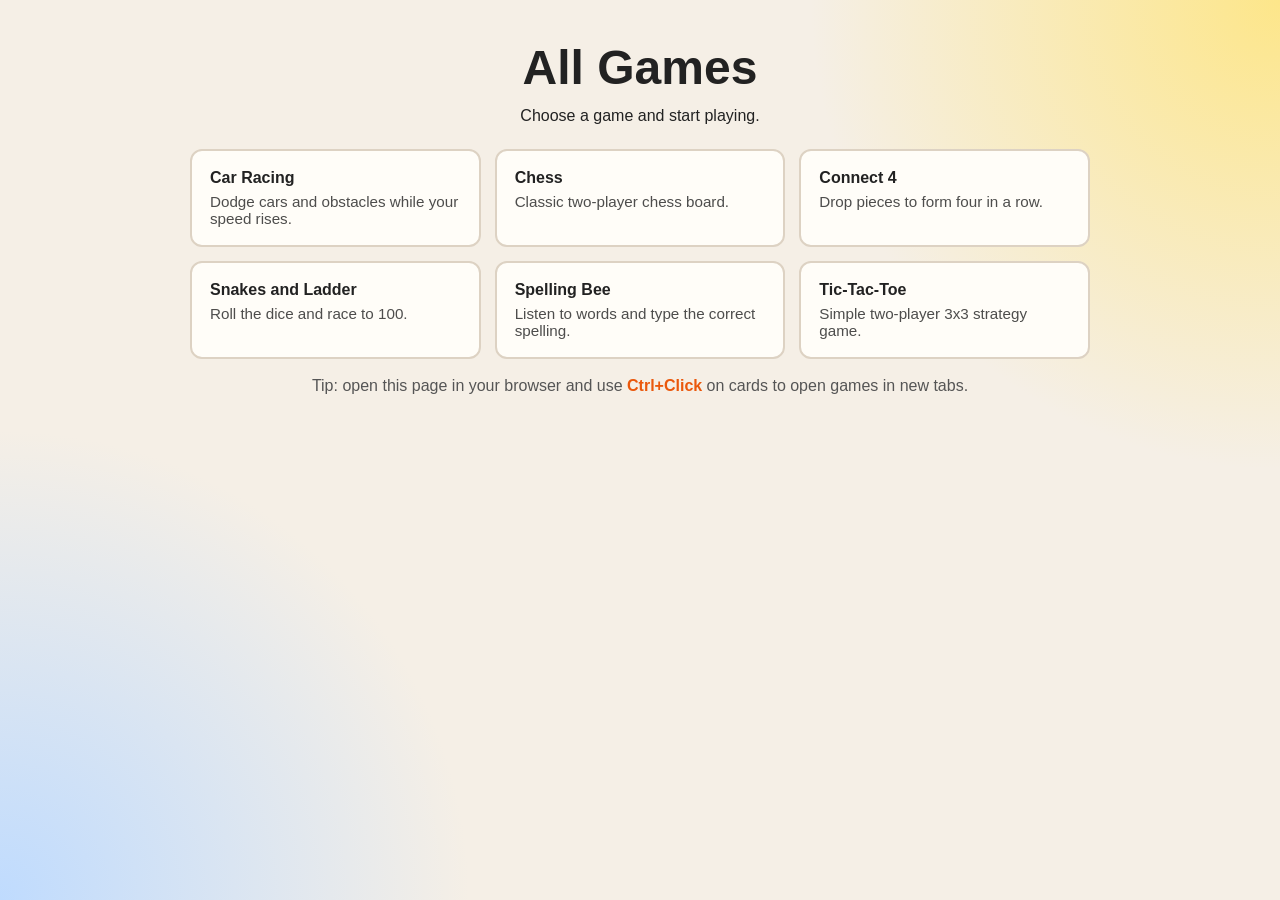
==== index.html @ 9f71d441 "changing the UI of the games and adding a home page for the games. And also adding a tutorial page f" ====
<!DOCTYPE html>
<html lang="en">

<head>
  <meta charset="UTF-8" />
  <meta name="viewport" content="width=device-width, initial-scale=1.0" />
  <title>All Games</title>
  <style>
    :root {
      --bg: #f5efe6;
      --card: #fffdf8;
      --text: #222;
      --accent: #0f766e;
      --accent-2: #ea580c;
      --border: #ddd2c3;
    }

    * {
      box-sizing: border-box;
      margin: 0;
      padding: 0;
      font-family: "Trebuchet MS", "Segoe UI", sans-serif;
    }

    body {
      min-height: 100vh;
      background:
        radial-gradient(circle at top right, #fde68a, transparent 30%),
        radial-gradient(circle at bottom left, #bfdbfe, transparent 30%),
        var(--bg);
      color: var(--text);
      padding: 40px 20px;
    }

    .wrap {
      max-width: 900px;
      margin: 0 auto;
    }

    h1 {
      text-align: center;
      margin-bottom: 12px;
      font-size: clamp(2rem, 5vw, 3rem);
    }

    p {
      text-align: center;
      margin-bottom: 24px;
    }

    .grid {
      display: grid;
      grid-template-columns: repeat(auto-fit, minmax(220px, 1fr));
      gap: 14px;
    }

    a {
      display: block;
      text-decoration: none;
      color: var(--text);
      background: var(--card);
      border: 2px solid var(--border);
      border-radius: 12px;
      padding: 18px;
      transition: transform 0.18s ease, border-color 0.18s ease;
    }

    a:hover {
      transform: translateY(-2px);
      border-color: var(--accent);
    }

    .name {
      font-weight: 700;
      margin-bottom: 6px;
    }

    .desc {
      font-size: 0.95rem;
      opacity: 0.8;
    }

    .tip {
      margin-top: 18px;
      text-align: center;
      color: #555;
    }

    .tip b {
      color: var(--accent-2);
    }
  </style>
</head>

<body>
  <main class="wrap">
    <h1>All Games</h1>
    <p>Choose a game and start playing.</p>

    <section class="grid">
      <a href="CarGame/index.html">
        <div class="name">Car Racing</div>
        <div class="desc">Dodge cars and obstacles while your speed rises.</div>
      </a>

      <a href="CHESS/index.html">
        <div class="name">Chess</div>
        <div class="desc">Classic two-player chess board.</div>
      </a>

      <a href="Connect4/index.html">
        <div class="name">Connect 4</div>
        <div class="desc">Drop pieces to form four in a row.</div>
      </a>

      <a href="SnakesAndLadder/index.html">
        <div class="name">Snakes and Ladder</div>
        <div class="desc">Roll the dice and race to 100.</div>
      </a>

      <a href="SpellingBee/index.html">
        <div class="name">Spelling Bee</div>
        <div class="desc">Listen to words and type the correct spelling.</div>
      </a>

      <a href="TICTACTOE/index.html">
        <div class="name">Tic-Tac-Toe</div>
        <div class="desc">Simple two-player 3x3 strategy game.</div>
      </a>
    </section>

    <p class="tip">Tip: open this page in your browser and use <b>Ctrl+Click</b> on cards to open games in new tabs.</p>
  </main>
</body>

</html>
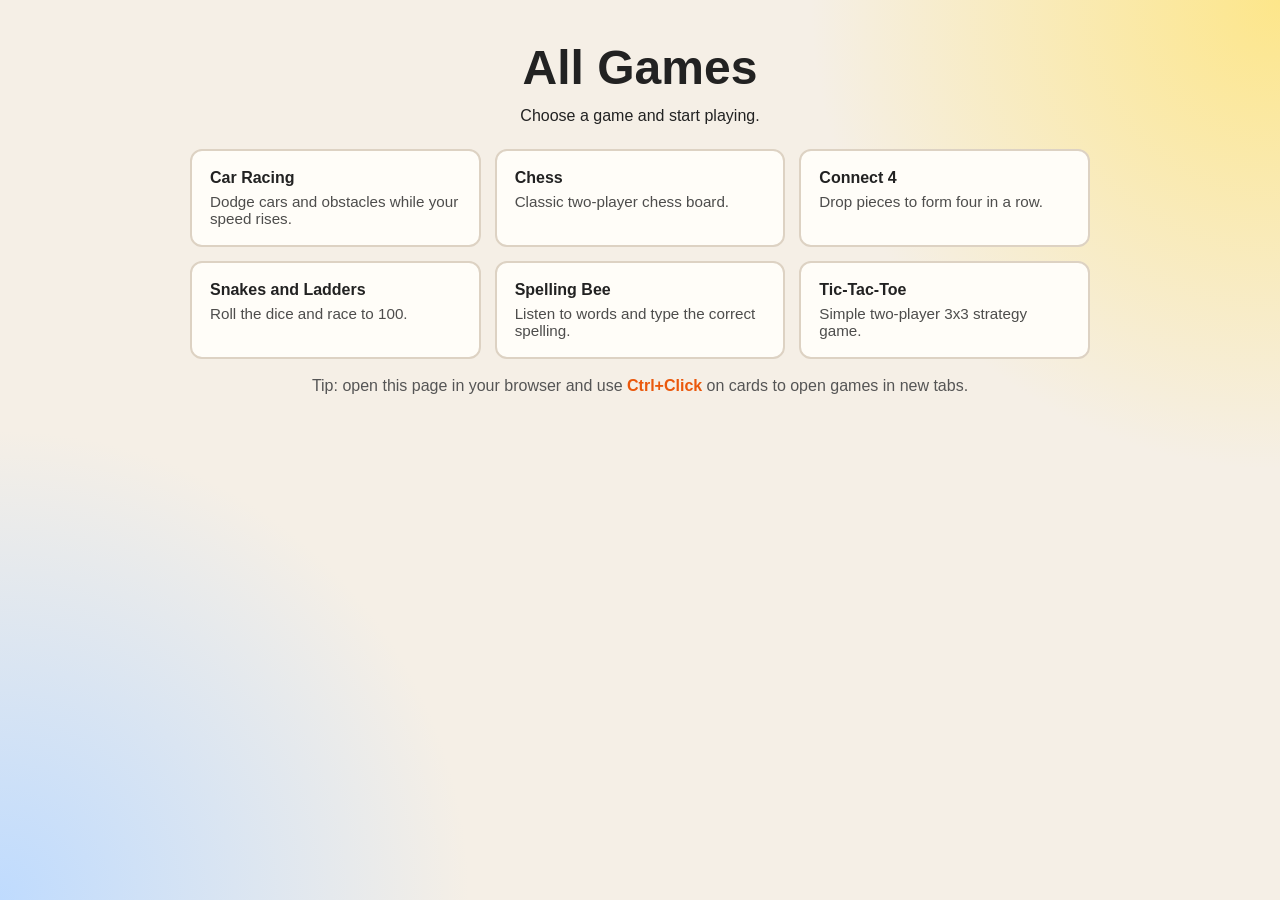
==== commit a8f188e7: "Adding a new feature to the index.html file" ====
--- a/index.html
+++ b/index.html
@@ -4,6 +4,7 @@
 <head>
   <meta charset="UTF-8" />
   <meta name="viewport" content="width=device-width, initial-scale=1.0" />
+  <meta name="description" content="A small collection of browser games." />
   <title>All Games</title>
   <style>
     :root {
@@ -20,6 +21,30 @@
       margin: 0;
       padding: 0;
       font-family: "Trebuchet MS", "Segoe UI", sans-serif;
+    }
+
+    /* Skip link (visually hidden until focused) */
+    .skip-link {
+      position: absolute;
+      left: -999px;
+      top: auto;
+      width: 1px;
+      height: 1px;
+      overflow: hidden;
+    }
+
+    .skip-link:focus,
+    .skip-link:active {
+      position: static;
+      width: auto;
+      height: auto;
+      margin: 8px 0 16px;
+      padding: 8px 12px;
+      background: var(--accent);
+      color: white;
+      border-radius: 6px;
+      text-decoration: none;
+      box-shadow: 0 2px 6px rgba(0,0,0,0.12);
     }
 
     body {
@@ -70,6 +95,12 @@
       border-color: var(--accent);
     }
 
+    /* Clear keyboard focus styles for accessibility */
+    a:focus-visible {
+      outline: 3px solid var(--accent);
+      outline-offset: 3px;
+    }
+
     .name {
       font-weight: 700;
       margin-bottom: 6px;
@@ -93,7 +124,8 @@
 </head>
 
 <body>
-  <main class="wrap">
+  <a class="skip-link" href="#main-content">Skip to main content</a>
+  <main id="main-content" class="wrap">
     <h1>All Games</h1>
     <p>Choose a game and start playing.</p>
 
@@ -114,7 +146,7 @@
       </a>
 
       <a href="SnakesAndLadder/index.html">
-        <div class="name">Snakes and Ladder</div>
+        <div class="name">Snakes and Ladders</div>
         <div class="desc">Roll the dice and race to 100.</div>
       </a>
 
